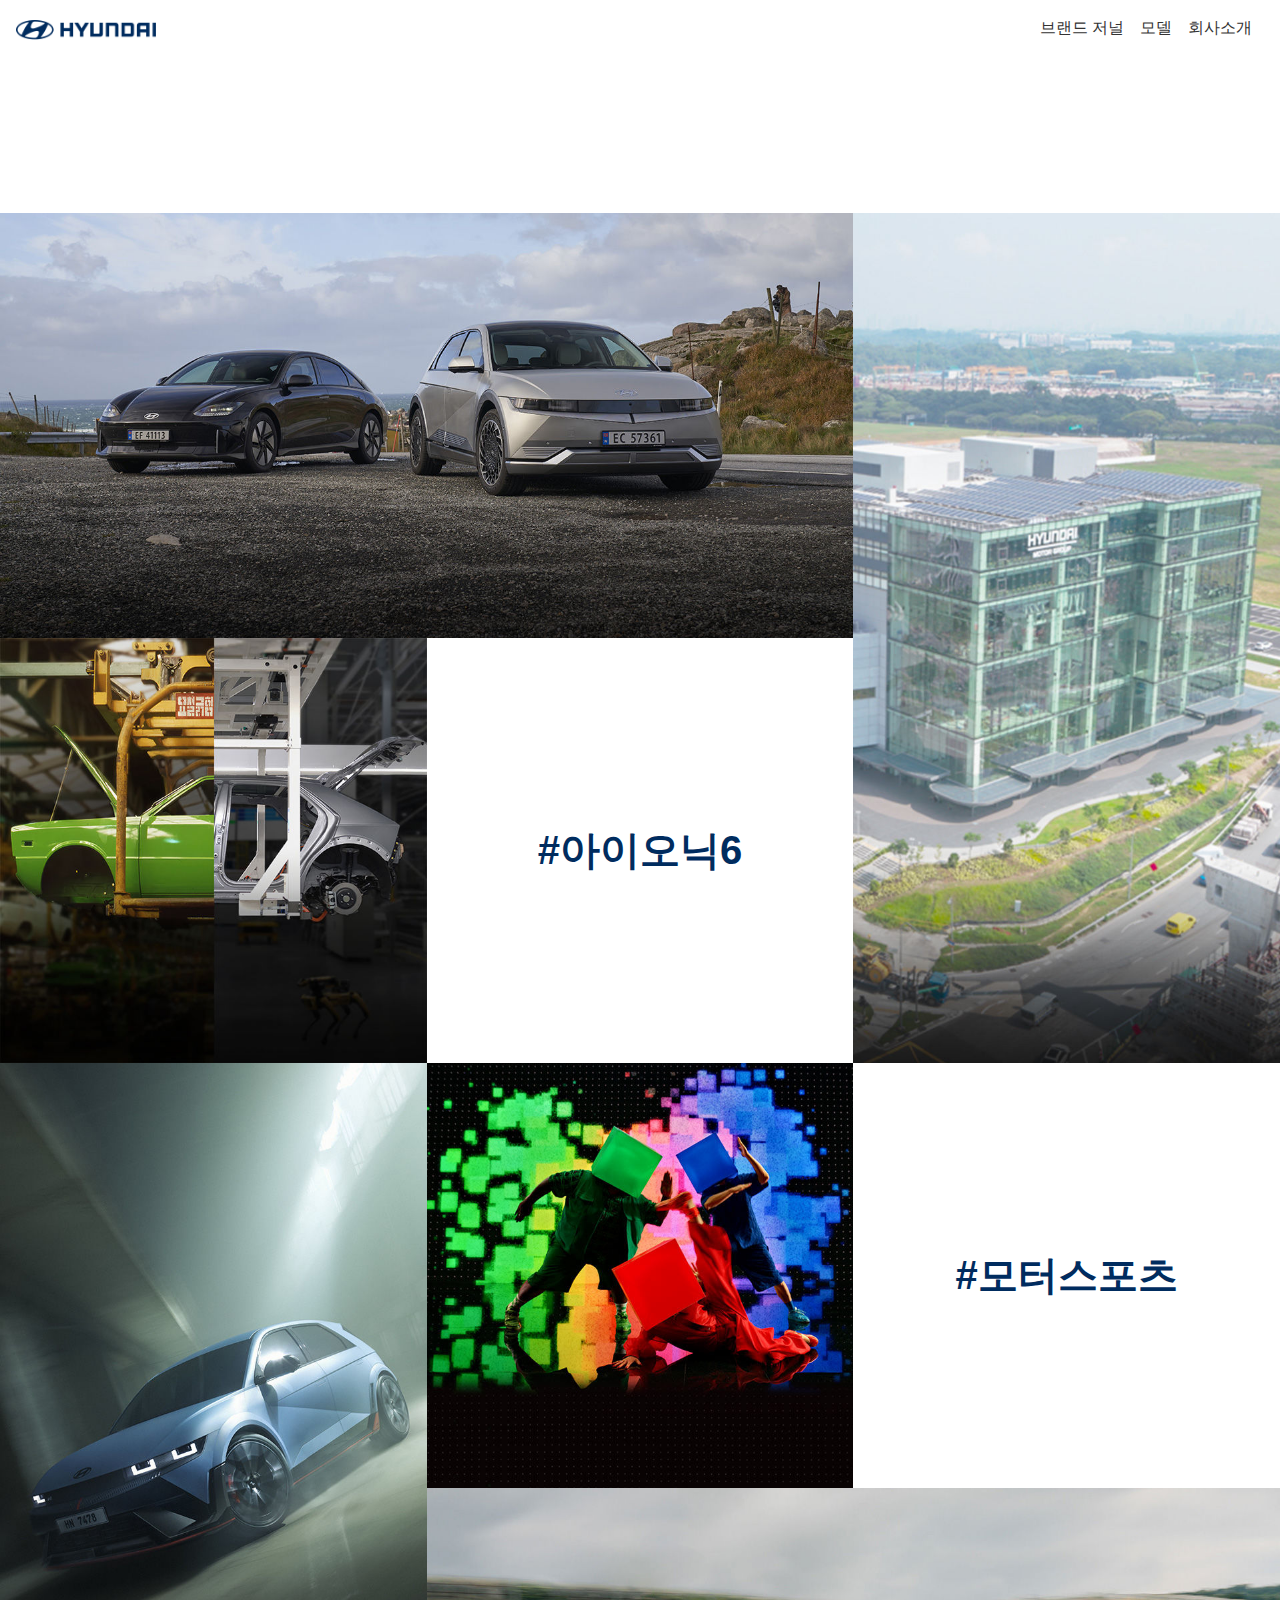
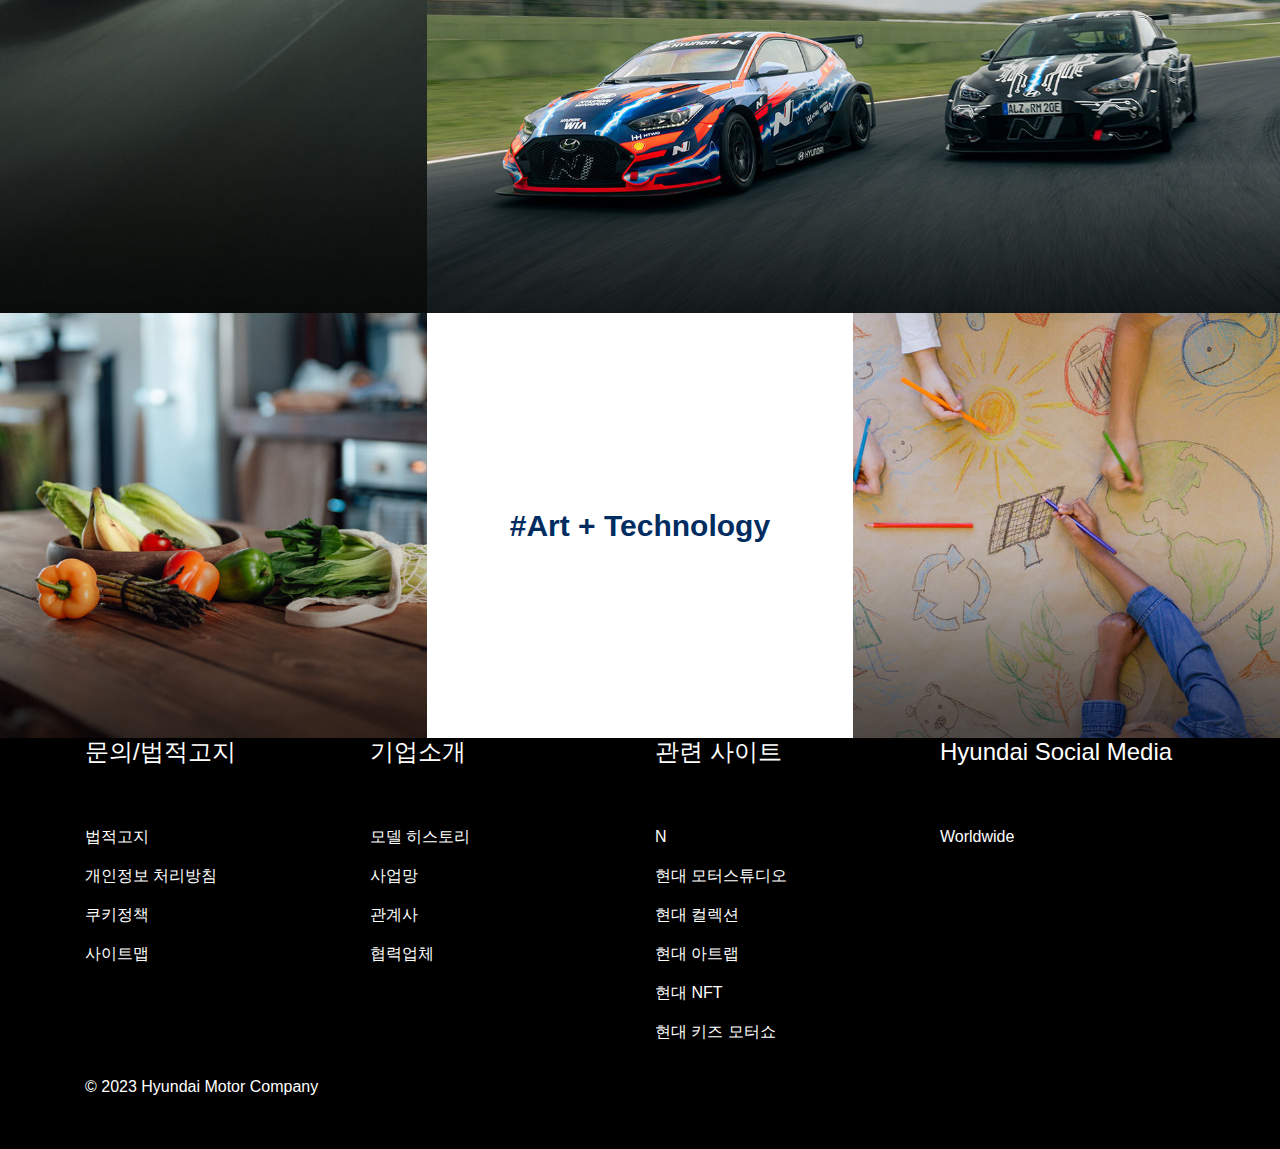
==== hyundai/index.html @ 6d6921ee "Add files via upload" ====
<!DOCTYPE html>
<html lang="ko">
<head>
    <meta charset="UTF-8">
    <meta name="viewport" content="width=device-width, initial-scale=1.0">
    <!-- 부트스트랩 -->
    <link href="css/style.css" rel="stylesheet"/>
    <link rel="stylesheet" href="https://cdn.jsdelivr.net/npm/bootstrap@4.6.2/dist/css/bootstrap.min.css">
    <script src="https://cdn.jsdelivr.net/npm/jquery@3.7.1/dist/jquery.slim.min.js"></script>
    <script src="https://cdn.jsdelivr.net/npm/popper.js@1.16.1/dist/umd/popper.min.js"></script>
    <script src="https://cdn.jsdelivr.net/npm/bootstrap@4.6.2/dist/js/bootstrap.bundle.min.js"></script>
    <!-- 부트스트랩 끝 -->
    <link rel="stylesheet" href="https://cdnjs.cloudflare.com/ajax/libs/font-awesome/6.5.0/css/all.min.css" integrity="sha512-Avb2QiuDEEvB4bZJYdft2mNjVShBftLdPG8FJ0V7irTLQ8Uo0qcPxh4Plq7G5tGm0rU+1SPhVotteLpBERwTkw==" crossorigin="anonymous" referrerpolicy="no-referrer" />
    <title>현대 자동차 글로벌 공식 웹 사이트</title>
</head>
<body>
    <!--네비게이션--------------------------------------->
    <nav class="navbar navbar-expand-md bg-dark navbar-dark">
        <a class="navbar-brand" href="#"><img src="img/logo.png" alt="현대 로고" width="140px"/></a>
        <button class="navbar-toggler" type="button" data-toggle="collapse" data-target="#collapsibleNavbar">
          <span class="navbar-toggler-icon"></span>
        </button>
        <div class="collapse navbar-collapse" id="collapsibleNavbar">
            <ul class="navbar-nav">
                <li class="nav-item">
                    <a class="nav-link" href="#">브랜드 저널</a>
                </li>
                <li class="nav-item">
                    <a class="nav-link" href="#">모델</a>
                </li>
                <li class="nav-item">
                    <a class="nav-link" href="#">회사소개</a>
                </li>    
            </ul>
        </div>  
    </nav>
    <!--네비게이션 끝------------------------------------>
    <!--캐러셀 PC---------------------------------------->
    <div id="demo" class="carousel slide" data-ride="carousel">

        <!-- Indicators -->
        <ul class="carousel-indicators">
          <li data-target="#demo" data-slide-to="0" class="active"></li>
          <li data-target="#demo" data-slide-to="1"></li>
          <li data-target="#demo" data-slide-to="2"></li>
        </ul>
      
        <!-- The slideshow -->
        <div class="carousel-inner">
          <div class="carousel-item active">
            <video loop muted autoplay>
                <source src="img/santafe-pc.mp4" type="video/mp4"/>
            </video>
            <div class="txt-wrap">
                <span class="category ">여행</span>
                <p>Open for More: 또 다른 일상의 경험을 열다, 디 올 뉴 싼타페 (The all-new SANTA FE)</p>  
            </div>
        </div>
          <div class="carousel-item">
            <video loop muted autoplay><source src="img/pony_pc.mp4" type="video/mp4"/></video>
            <h2 class="txt-wrap">
                <!-- Category -->
                <span class="category ">헤리티지 스토리</span><!-- font color default white/black 경우만 .black 추가 -->
                <!-- //Category -->
                <!-- Title -->
                <p>현대 리유니온이 공개한 포니 쿠페 콘셉트 복원 프로젝트</p>
                <!-- //Title -->
            </h2>
        </div>
          <div class="carousel-item">
            <video loop muted autoplay><source src="img/fifa_pc.mp4" type="video/mp4"/></video>
            <h2 class="txt-wrap">
                <!-- Category -->
                <span class="category ">스포츠</span><!-- font color default white/black 경우만 .black 추가 -->
                <!-- //Category -->
                <!-- Title -->
                <p>여자 축구의 역사와 2023 FIFA 여자 월드컵™</p>
                <!-- //Title -->
            </h2>
        </div>
        </div>
      
        <!-- Left and right controls -->
        <a class="carousel-control-prev" href="#demo" data-slide="prev">
          <span class="carousel-control-prev-icon"></span>
        </a>
        <a class="carousel-control-next" href="#demo" data-slide="next">
          <span class="carousel-control-next-icon"></span>
        </a>
      
    </div>
    <!--캐러셀 PC 끝---------------------------------------->    
    <!--캐러셀 모바일---------------------------------------->
    <div id="demo2" class="carousel slide" data-ride="carousel">

        <!-- Indicators -->
        <ul class="carousel-indicators">
          <li data-target="#demo2" data-slide-to="0" class="active"></li>
          <li data-target="#demo2" data-slide-to="1"></li>
          <li data-target="#demo2" data-slide-to="2"></li>
        </ul>
      
        <!-- The slideshow -->
        <div class="carousel-inner">
          <div class="carousel-item active">
            <video loop muted autoplay><source src="img/santafe-m.mp4" type="video/mp4"/></video>
            <h2 class="txt-wrap">
                <!-- Category -->
                <span class="category ">여행</span><!-- font color default white/black 경우만 .black 추가 -->
                <!-- //Category -->
                <!-- Title -->
                <p>Open for More: 또 다른 일상의 경험을 열다, 디 올 뉴 싼타페 (The all-new SANTA FE)</p>
                <!-- //Title -->
            </h2>
        </div>
          <div class="carousel-item">
            <video loop muted autoplay><source src="img/pony_m.mp4" type="video/mp4"/></video>
            <h2 class="txt-wrap">
                <!-- Category -->
                <span class="category ">헤리티지 스토리</span><!-- font color default white/black 경우만 .black 추가 -->
                <!-- //Category -->
                <!-- Title -->
                <p>현대 리유니온이 공개한 포니 쿠페 콘셉트 복원 프로젝트</p>
                <!-- //Title -->
            </h2>
          </div>
          <div class="carousel-item">
            <video loop muted autoplay><source src="img/fifa_m.mp4" type="video/mp4"/></video>
            <h2 class="txt-wrap">
                <!-- Category -->
                <span class="category ">스포츠</span><!-- font color default white/black 경우만 .black 추가 -->
                <!-- //Category -->
                <!-- Title -->
                <p>여자 축구의 역사와 2023 FIFA 여자 월드컵™</p>
                <!-- //Title -->
            </h2>
        </div>
        </div>
      
        <!-- Left and right controls -->
        <a class="carousel-control-prev" href="#demo2" data-slide="prev">
          <span class="carousel-control-prev-icon"></span>
        </a>
        <a class="carousel-control-next" href="#demo2" data-slide="next">
          <span class="carousel-control-next-icon"></span>
        </a>
      
    </div>
    <!--캐러셀 모바일 끝---------------------------------------->

    <!--컨텐츠 박스---------------------------------------->    
    <article>
        <img src="img/a_01.jpg" alt="아이오닉5" width="100%" height="100%"/>
    </article>
    <article>
        <img src="img/a_02.jpg" alt="싱가포르 혁신 센터" width="100%" height="100%"/>
    </article>
    <article>
        <img src="img/a_03.jpg" alt="헤리티지 스토리" width="100%" height="100%"/>
    </article>
    <article><h1>#아이오닉6</h1></article>
    <article>
        <img src="img/a_05.jpg" alt="고성능N" width="100%" height="100%"/>
        <img src="img/a_05_m.jpg" alt="고성능N" width="100%" height="100%"/>
    </article>
    <article>
        <img src="img/a_06.jpg" alt="디자인" width="100%" height="100%"/>
    </article>
    <article><h1>#모터스포츠</h1></article>
    <article>
        <img src="img/a_08.jpg" alt="고성능N-2" width="100%" height="100%"/>
    </article>
    <article>
        <img src="img/a_09.jpg" alt="친환경 라이프스타일" width="100%" height="100%"/>
    </article>
    <article><h1>#Art + Technology</h1></article>
    <article>
        <img src="img/a_11.jpg" alt="친환경 라이프스타일-2" width="100%" height="100%"/>
    </article>
    <!--컨텐츠 박스 끝---------------------------------------->    
    <!--footer PC---------------------------------------->
    <footer id="footer_pc">
        <div class="container">
            <div class="row">
                <div class="col-md-3">
                    <h4>문의/법적고지</h4>
                    <ul>
                        <li>법적고지</li>
                        <li>개인정보 처리방침</li>
                        <li>쿠키정책</li>
                        <li>사이트맵</li>
                    </ul>
                </div>
                <div class="col-md-3">
                    <h4>기업소개</h4>
                    <ul>
                        <li>모델 히스토리</li>
                        <li>사업망</li>
                        <li>관계사</li>
                        <li>협력업체</li>
                    </ul>
                </div>
                <div class="col-md-3">
                    <h4>관련 사이트</h4>
                    <ul>
                        <li>N</li>
                        <li>현대 모터스튜디오</li>
                        <li>현대 컬렉션</li>
                        <li>현대 아트랩</li>
                        <li>현대 NFT</li>
                        <li>현대 키즈 모터쇼</li>
                    </ul>
                </div>
                <div class="col-md-3">
                    <h4>Hyundai Social Media</h4>
                    <ul>
                        <li>Worldwide</li>
                        <li>
                            <i class="fa-brands fa-square-facebook"></i>
                            <i class="fa-brands fa-square-instagram"></i>
                            <i class="fa-brands fa-square-youtube"></i>
                            <i class="fa-brands fa-square-x-twitter"></i>
                        </li>
                    </ul>
                </div>
            </div>
            <div id="copyright">
                &copy; 2023 Hyundai Motor Company
            </div>
        </div>    
    </footer>    
    <!--footer PC끝---------------------------------------->    
    <!--footer 모바일---------------------------------------->    
    <footer id="footer_mo">
        <div id="accordion">

            <div class="card">
            <div class="card-header">
                <a class="card-link" data-toggle="collapse" href="#collapseOne">
                    <h4>문의/법적고지</h4>
                </a>
            </div>
            <div id="collapseOne" class="collapse" data-parent="#accordion">
                <div class="card-body">
                    <ul>
                        <li>법적고지</li>
                        <li>개인정보 처리방침</li>
                        <li>쿠키정책</li>
                        <li>사이트맵</li>
                    </ul>
                </div>
            </div>
            </div>
        
            <div class="card">
            <div class="card-header">
                <a class="collapsed card-link" data-toggle="collapse" href="#collapseTwo">
                    <h4>기업소개</h4>
                </a>
            </div>
            <div id="collapseTwo" class="collapse" data-parent="#accordion">
                <div class="card-body">
                    <ul>
                        <li>모델 히스토리</li>
                        <li>사업망</li>
                        <li>관계사</li>
                        <li>협력업체</li>
                    </ul>
                </div>
            </div>
            </div>
        
            <div class="card">
            <div class="card-header">
                <a class="collapsed card-link" data-toggle="collapse" href="#collapseThree">
                    <h4>관련 사이트</h4>
                </a>
            </div>
            <div id="collapseThree" class="collapse" data-parent="#accordion">
                <div class="card-body">
                    <ul>
                        <li>N</li>
                        <li>현대 모터스튜디오</li>
                        <li>현대 컬렉션</li>
                        <li>현대 아트랩</li>
                        <li>현대 NFT</li>
                        <li>현대 키즈 모터쇼</li>
                    </ul>
                </div>
            </div>
            </div>
            
            <div class="card">
                <div class="card-header">
                    <a class="collapsed card-link" data-toggle="collapse" href="#collapsefour">
                        <h4>Hyundai Social Media</h4>
                    </a>
                </div>
                <div id="collapsefour" class="collapse" data-parent="#accordion">
                    <div class="card-body">
                        <ul>
                            <li>Worldwide</li>
                            <li>
                                <i class="fa-brands fa-square-facebook"></i>
                                <i class="fa-brands fa-square-instagram"></i>
                                <i class="fa-brands fa-square-youtube"></i>
                                <i class="fa-brands fa-square-x-twitter"></i>
                            </li>
                        </ul>
                    </div>
                </div>
                </div>
                <div id="copyright_mo">
                    &copy; 2023 Hyundai Motor Company
                </div>
        </div>
    </footer>

    <!--footer 모바일 끝---------------------------------------->    
</body>
</html>
---- hyundai/css/style.css ----
/* 피씨 부분 **************************/

*{
    margin: 0;
    padding: 0;
}

ul,ol{
    list-style:none;
}

nav.bg-dark{
    background-color: #fff !important;
}
.bg-dark .navbar-nav .nav-link{
    color:#333 !important;
}

.bg-dark .navbar-nav .nav-link:hover{
    color:#002c5f !important;
}



@media screen and (min-width:768px){
    
    #demo{
        display:block;
    
    }
    #demo2{
        display:none;
    }
    /*네비게이션*/
    
    #collapsibleNavbar{
        position:absolute;
        right:20px;
    }
    
    nav.bg-dark{
        background-color: #fff !important;
    }
    .bg-dark .navbar-nav .nav-link{
        color:#333 !important;
    }
    
    .bg-dark .navbar-nav .nav-link:hover{
        color:#002c5f !important;
    }
    /*네비게이션 끝*/
    
    article{
        text-align: center;
        float:left;
        width:33.33%;
        height: 425px;
    }
    article h1{
        line-height:425px;
        color:#002c5f;
        font-weight:bold;
    }
    article:nth-of-type(4):hover{
        background-color: rgba(0,44,95,1);
    }
    article:nth-of-type(4):hover h1{
        color:#fff;
    }
    article:nth-of-type(7):hover{
        background-color: rgba(0,44,95,1);
    }
    article:nth-of-type(7):hover h1{
        color:#fff;
    }
    article:nth-of-type(10):hover{
        background-color: rgba(0,44,95,1);
    }
    article:nth-of-type(10) h1{
        font-size:30px;
    }
    article:nth-of-type(10):hover h1{
        color:#fff;
    }
    article:nth-of-type(1){width:66.66%; background-color: aqua;}
    article:nth-of-type(2){float:right; height:850px; background-color: blueviolet;}
    article:nth-of-type(3){background-color:antiquewhite;}
    article:nth-of-type(4){background-color:#fff;}
    article:nth-of-type(5){height: 850px; background-color:#339;}
    article:nth-of-type(6){background-color:#333;}
    article:nth-of-type(7){background-color:#fff;}
    article:nth-of-type(8){width:66.66%; background-color:violet;}
    article:nth-of-type(9){background-color:wheat;}
    article:nth-of-type(10){background-color:#fff;}
    article:nth-of-type(11){background-color:palegreen;}
    article:nth-of-type(5)>img:nth-child(1){display:block;}
    article:nth-of-type(5)>img:nth-child(2){display:none;}
    
    .txt-wrap{
        width:700px;
        position:absolute;
        left:200px;
        bottom:50px;
        color:#fff;
    }
    .txt-wrap p{
        font-size:50px;
    }
    
    #footer_pc{
        display:block;
    }
    #footer_mo{
        display:none;
    }
}

/* 피씨 부분 끝 **************************/

/* 모바일 부분 **************************/
@media screen and (max-width:767px){
    #demo{
        display:none;
    }
    #demo2{
        display:block;
    }
    article{
        width:100% !important;
        height: 425px !important;
    }
    article:nth-of-type(1){background-color: aqua;}
    article:nth-of-type(2){background-color: blueviolet;}
    article:nth-of-type(3){background-color:antiquewhite;}
    article:nth-of-type(4){background-color:#fff;}
    article:nth-of-type(5){background-color:#339;}
    article:nth-of-type(6){background-color:#333;}
    article:nth-of-type(7){background-color:#fff;}
    article:nth-of-type(8){background-color:violet;}
    article:nth-of-type(9){background-color:wheat;}
    article:nth-of-type(10){background-color:#fff;}
    article:nth-of-type(11){background-color:palegreen;}
    
    article:nth-of-type(5)>img:nth-child(1){display:none;}
    article:nth-of-type(5)>img:nth-child(2){display:block;}

    #footer_pc{
        display:none;
    }
    #footer_mo{
        display:block;
    }
    article{
        text-align: center;
        float:left;
        width:33.33%;
        height: 425px;
    }
    article h1{
        line-height:425px;
        color:#002c5f;
        font-weight:bold;
    }
    article:nth-of-type(4):hover{
        background-color: rgba(0,44,95,1);
    }
    article:nth-of-type(4):hover h1{
        color:#fff;
    }
    article:nth-of-type(7):hover{
        background-color: rgba(0,44,95,1);
    }
    article:nth-of-type(7):hover h1{
        color:#fff;
    }
    article:nth-of-type(10):hover{
        background-color: rgba(0,44,95,1);
    }
    article:nth-of-type(10):hover h1{
        color:#fff;}
    .txt-wrap{
        width:450px;
        position:absolute;
        left:30px;
        bottom:200px;
        color:#fff;
    }
    .txt-wrap span{
        font-size: 15px;
    }
    .txt-wrap p{
        font-size:30px;
    }
    
    #footer_pc{
        display:none;
    }
    #footer_mo{
        display:block;
    }    
}

/* 모바일 부분 끝 **************************/

#footer_pc{
    background-color: black; color:#fff;
}
#footer_pc h4{
    padding-bottom:50px;
}
#footer_pc li{
    padding-bottom:15px;
}
#copyright{
    padding-bottom:50px;
}

#footer_mo{
    background-color: #000 !important;
}
.card{
    background-color: #000 !important;
}
.card-header{
    background-color: #000 !important;
    border: none !important;
}
.card-header a{
    color:#fff !important;
}

.card-body{
    padding-top:0 !important;
    color:#ddd !important;
}

.card-body li{
    color:#fff !important;
    margin-bottom: 5px;
}
.card-body i:first-child{
    margin: 0;
}
.card-body i{
    margin:0 5px 0 5px;
    font-size:25px;
}
#copyright_mo{
    color:#fff !important;
    margin-left:20px;
    padding-bottom: 30px;
}
.navbar-toggler{
    border:1px solid rgba(0,0,0,0.5) !important;
}
.navbar-dark .navbar-toggler-icon{background-image: url("data:image/svg+xml,%3csvg xmlns='http://www.w3.org/2000/svg' width='30' height='30' viewBox='0 0 30 30'%3e%3cpath stroke='rgba%280, 0, 0, 0.5%29' stroke-linecap='round' stroke-miterlimit='10' stroke-width='2' d='M4 7h22M4 15h22M4 23h22'/%3e%3c/svg%3e") !important;}
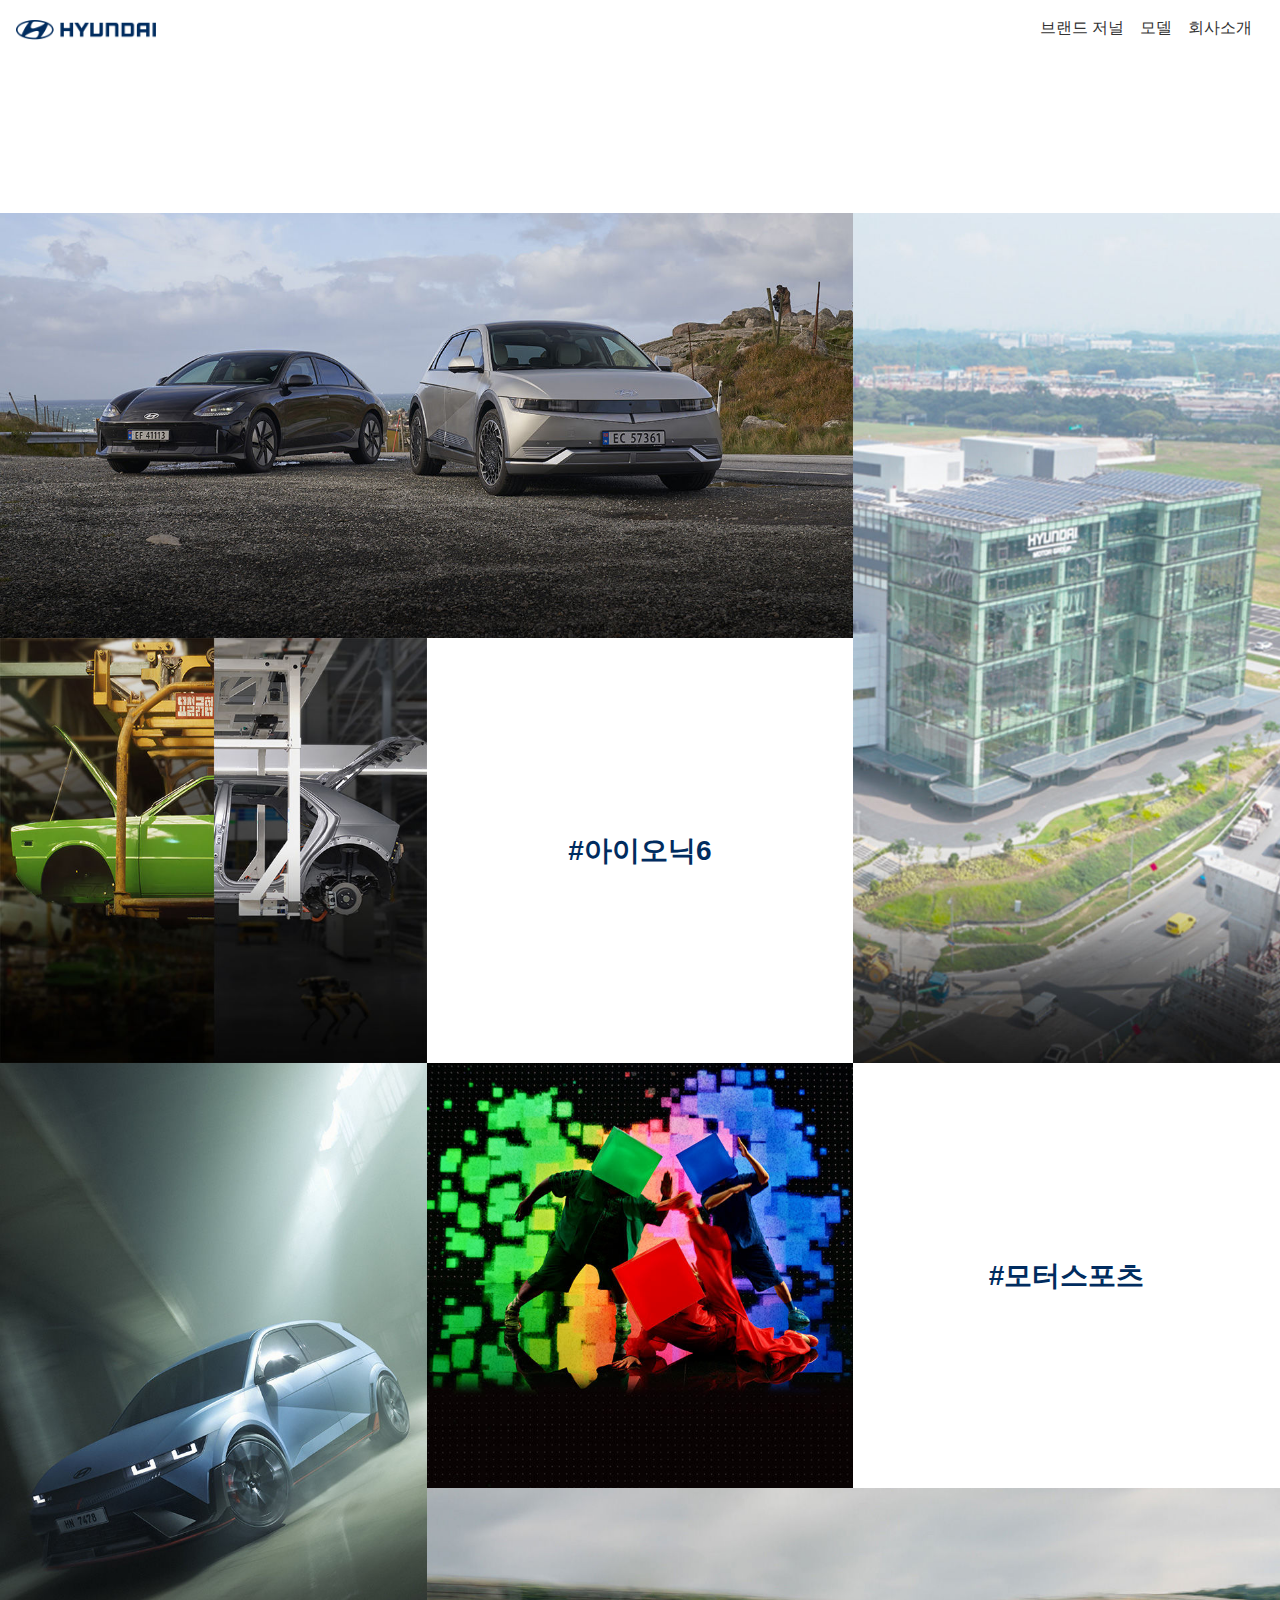
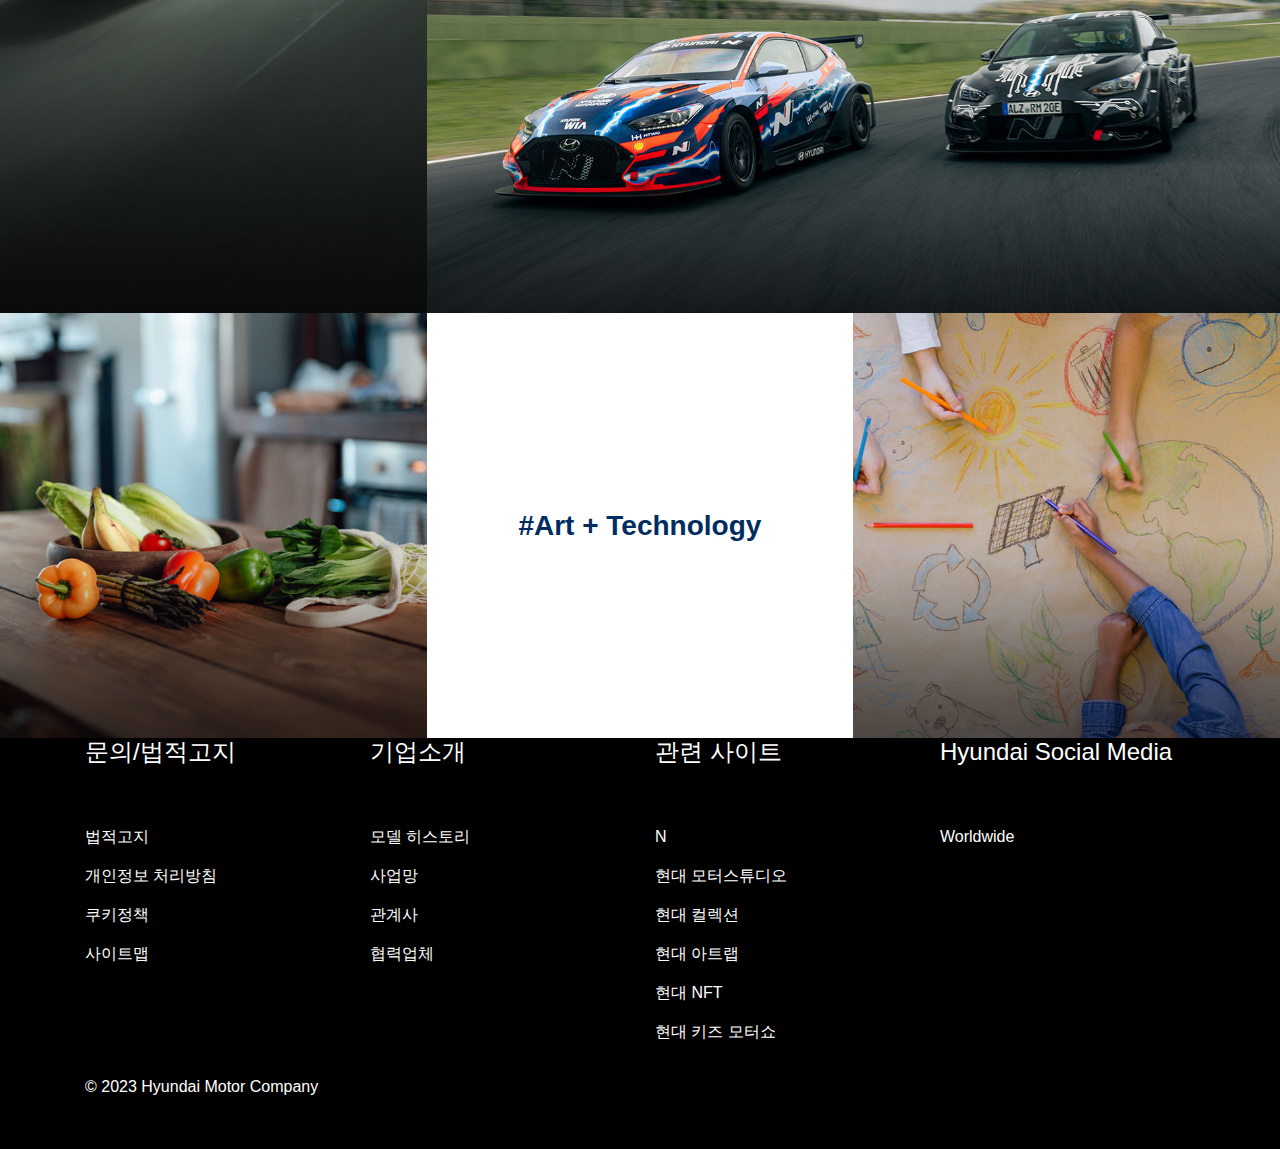
==== commit 172c8302: "Add files via upload" ====
--- a/hyundai/index.html
+++ b/hyundai/index.html
@@ -48,7 +48,7 @@
         <!-- The slideshow -->
         <div class="carousel-inner">
           <div class="carousel-item active">
-            <video loop muted autoplay>
+            <video loop muted autoplay playsinline>
                 <source src="img/santafe-pc.mp4" type="video/mp4"/>
             </video>
             <div class="txt-wrap">
@@ -57,7 +57,7 @@
             </div>
         </div>
           <div class="carousel-item">
-            <video loop muted autoplay><source src="img/pony_pc.mp4" type="video/mp4"/></video>
+            <video loop muted autoplay playsinline><source src="img/pony_pc.mp4" type="video/mp4"/></video>
             <h2 class="txt-wrap">
                 <!-- Category -->
                 <span class="category ">헤리티지 스토리</span><!-- font color default white/black 경우만 .black 추가 -->
@@ -68,7 +68,7 @@
             </h2>
         </div>
           <div class="carousel-item">
-            <video loop muted autoplay><source src="img/fifa_pc.mp4" type="video/mp4"/></video>
+            <video loop muted autoplay playsinline><source src="img/fifa_pc.mp4" type="video/mp4"/></video>
             <h2 class="txt-wrap">
                 <!-- Category -->
                 <span class="category ">스포츠</span><!-- font color default white/black 경우만 .black 추가 -->
@@ -103,7 +103,7 @@
         <!-- The slideshow -->
         <div class="carousel-inner">
           <div class="carousel-item active">
-            <video loop muted autoplay><source src="img/santafe-m.mp4" type="video/mp4"/></video>
+            <video loop muted autoplay playsinline><source src="img/santafe-m.mp4" type="video/mp4"/></video>
             <h2 class="txt-wrap">
                 <!-- Category -->
                 <span class="category ">여행</span><!-- font color default white/black 경우만 .black 추가 -->
@@ -114,7 +114,7 @@
             </h2>
         </div>
           <div class="carousel-item">
-            <video loop muted autoplay><source src="img/pony_m.mp4" type="video/mp4"/></video>
+            <video loop muted autoplay playsinline><source src="img/pony_m.mp4" type="video/mp4"/></video>
             <h2 class="txt-wrap">
                 <!-- Category -->
                 <span class="category ">헤리티지 스토리</span><!-- font color default white/black 경우만 .black 추가 -->
@@ -125,7 +125,7 @@
             </h2>
           </div>
           <div class="carousel-item">
-            <video loop muted autoplay><source src="img/fifa_m.mp4" type="video/mp4"/></video>
+            <video loop muted autoplay playsinline><source src="img/fifa_m.mp4" type="video/mp4"/></video>
             <h2 class="txt-wrap">
                 <!-- Category -->
                 <span class="category ">스포츠</span><!-- font color default white/black 경우만 .black 추가 -->
--- a/hyundai/css/style.css
+++ b/hyundai/css/style.css
@@ -76,8 +76,8 @@
     article:nth-of-type(10):hover{
         background-color: rgba(0,44,95,1);
     }
-    article:nth-of-type(10) h1{
-        font-size:30px;
+    article h1{
+        font-size:28px;
     }
     article:nth-of-type(10):hover h1{
         color:#fff;
@@ -124,7 +124,14 @@
     }
     #demo2{
         display:block;
-    }
+        height: 700px;
+    }
+
+    #demo2 .carousel-inner{
+        display: block;
+        height:700px;
+    }
+
     article{
         width:100% !important;
         height: 425px !important;
@@ -179,10 +186,10 @@
     article:nth-of-type(10):hover h1{
         color:#fff;}
     .txt-wrap{
-        width:450px;
+        width:280px;
         position:absolute;
         left:30px;
-        bottom:200px;
+        bottom:620px;
         color:#fff;
     }
     .txt-wrap span{
